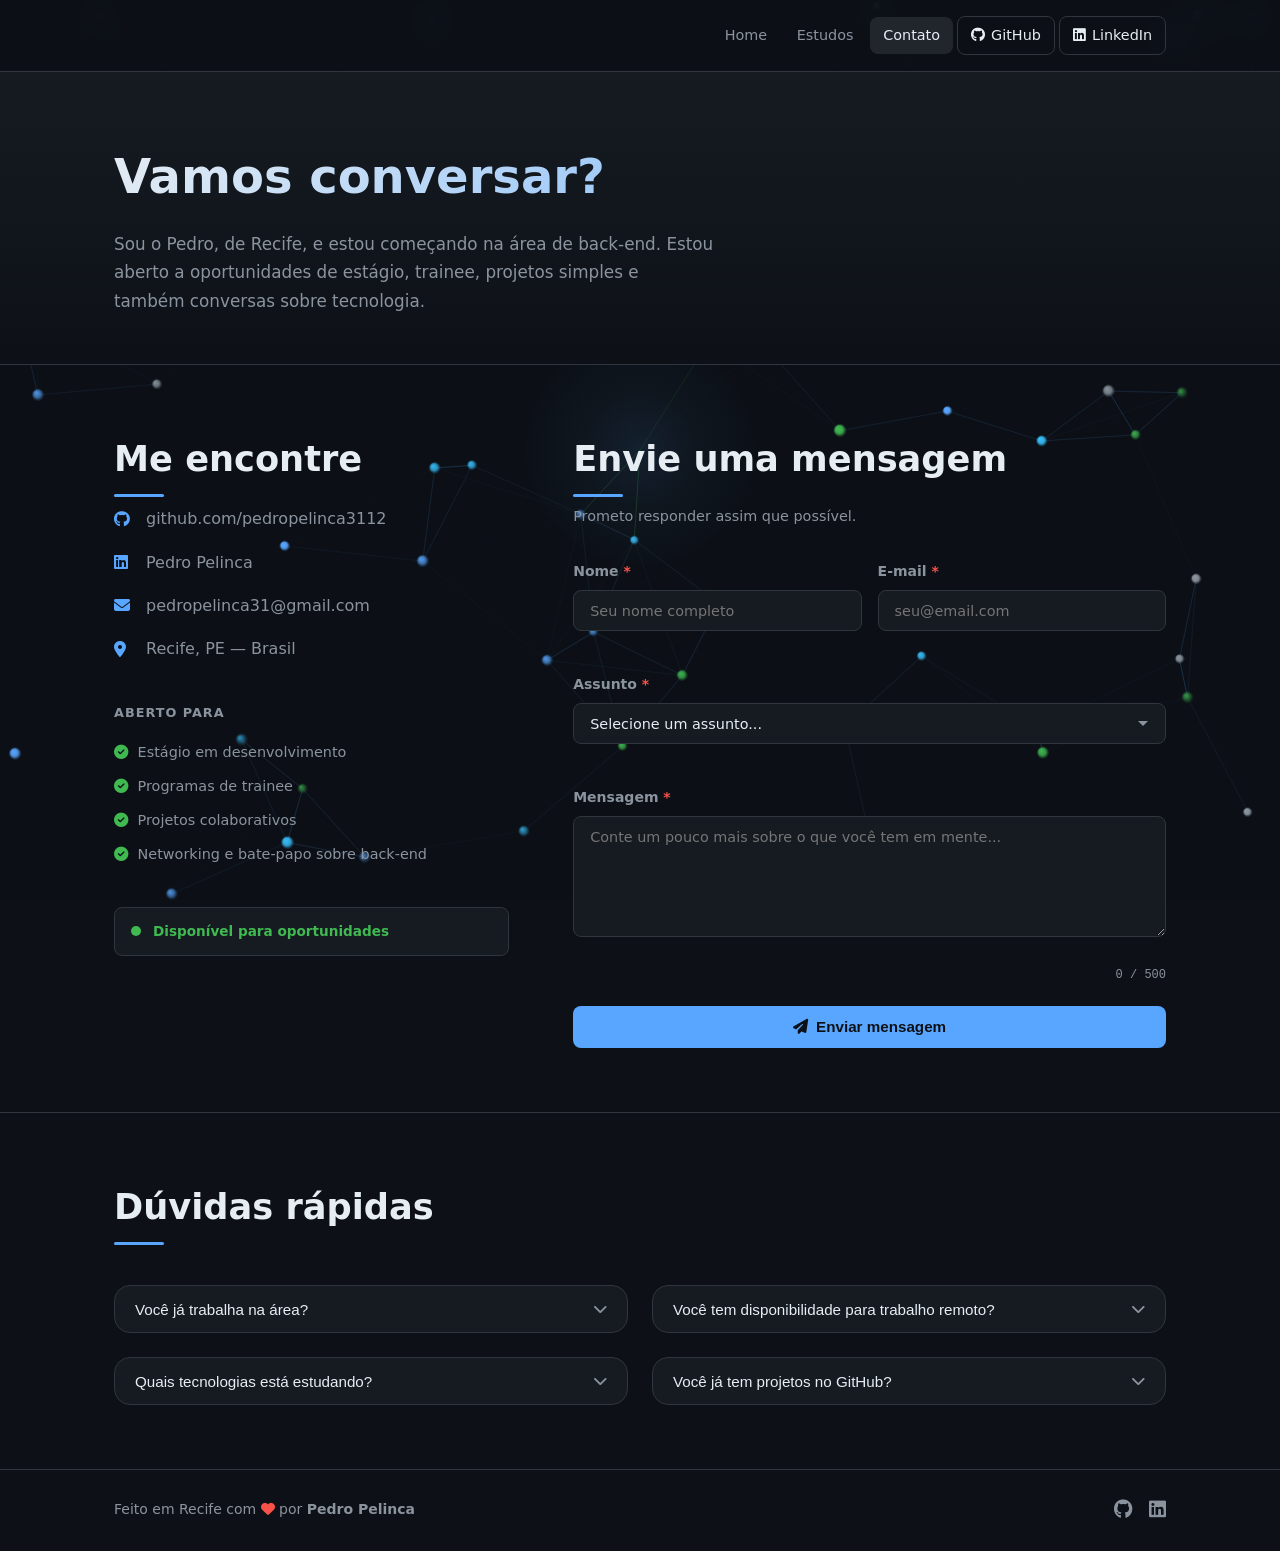
==== contact.html @ 2c492d15 "first Commit" ====
<!DOCTYPE html>
<html lang="pt-br">
<head>
  <meta charset="UTF-8" />
  <meta name="viewport" content="width=device-width, initial-scale=1.0" />
  <title>Contato | Pedro Pelinca</title>
  <link rel="stylesheet" href="css/style.css" />
  <link rel="stylesheet" href="https://cdnjs.cloudflare.com/ajax/libs/font-awesome/6.5.0/css/all.min.css" />
</head>
<body>

    <canvas id="bgCanvas"></canvas>

  <header class="header">
    <nav class="nav container">
      <a href="index.html" class="nav__logo"><PedroPelinca /></a>

      <button class="nav__toggle" id="navToggle" aria-label="Abrir menu">
        <i class="fa-solid fa-bars"></i>
      </button>

      <ul class="nav__list" id="navList">
        <li><a href="index.html" class="nav__link">Home</a></li>
        <li><a href="projects.html" class="nav__link">Estudos</a></li>
        <li><a href="contact.html" class="nav__link active">Contato</a></li>
        <li>
          <a href="https://github.com/pedropelinca3112" target="_blank" class="nav__link nav__link--icon">
            <i class="fa-brands fa-github"></i> GitHub
          </a>
        </li>
        <li>
          <a href="https://linkedin.com/in/pedro-pelinca-a230653b0" target="_blank" class="nav__link nav__link--icon">
            <i class="fa-brands fa-linkedin"></i> LinkedIn
          </a>
        </li>
      </ul>
    </nav>
  </header>

  <main>

    <section class="page-hero">
      <div class="container">
        <h1 class="page-hero__title">Vamos conversar?</h1>
        <p class="page-hero__desc">
          Sou o Pedro, de Recife, e estou começando na área de back-end.
          Estou aberto a oportunidades de estágio, trainee, projetos simples
          e também conversas sobre tecnologia.
        </p>
      </div>
    </section>

    <section class="contact-page">
      <div class="container contact-page__grid">

        <!-- SIDEBAR -->
        <aside class="contact-side">

          <div class="contact-side__block">
            <h2 class="section__title">Me encontre</h2>
            <ul class="contact__list">
              <li>
                <i class="fa-brands fa-github"></i>
                <a href="https://github.com/pedropelinca3112" target="_blank">github.com/pedropelinca3112</a>
              </li>
              <li>
                <i class="fa-brands fa-linkedin"></i>
                <a href="https://linkedin.com/in/pedro-pelinca-a230653b0" target="_blank">Pedro Pelinca</a>
              </li>
              <li>
                <i class="fa-solid fa-envelope"></i>
                <a href="mailto:pedropelinca31@gmail.com">pedropelinca31@gmail.com</a>
              </li>
              <li>
                <i class="fa-solid fa-location-dot"></i>
                <span>Recife, PE — Brasil</span>
              </li>
            </ul>
          </div>

          <div class="contact-side__block">
            <h3>Aberto para</h3>
            <ul class="open-for">
              <li><i class="fa-solid fa-circle-check"></i> Estágio em desenvolvimento</li>
              <li><i class="fa-solid fa-circle-check"></i> Programas de trainee</li>
              <li><i class="fa-solid fa-circle-check"></i> Projetos colaborativos</li>
              <li><i class="fa-solid fa-circle-check"></i> Networking e bate-papo sobre back-end</li>
            </ul>
          </div>

          <div class="contact-side__block availability">
            <div class="availability__dot"></div>
            <p>Disponível para oportunidades</p>
          </div>

        </aside>

        <!-- FORMULÁRIO COM FORMSUBMIT -->
        <div class="contact-form__wrapper">
          <h2 class="section__title">Envie uma mensagem</h2>
          <p class="contact-form__subtitle">Prometo responder assim que possível.</p>

          <!--
            FormSubmit.co — sem backend necessário.
            Primeiro envio vai pedir confirmação no e-mail do Pedro.
            Depois disso funciona normalmente.
          -->
          <form
            class="contact__form contact__form--full"
            id="contactForm"
            action="https://formsubmit.co/teste@gmail.com"
            method="POST"
            novalidate
          >
            <!-- Configurações do FormSubmit -->
            <input type="hidden" name="_subject"  value="Nova mensagem do portfólio — Pedro Pelinca" />
            <input type="hidden" name="_captcha"  value="false" />
            <input type="hidden" name="_template" value="table" />
            <input type="hidden" name="_next"     value="obrigado.html" />
            <!-- Honeypot anti-spam -->
            <input type="text"   name="_honey"    style="display:none" />

            <div class="form__row">
              <div class="form__group">
                <label for="name">Nome <span class="required">*</span></label>
                <input type="text" id="name" name="name" placeholder="Seu nome completo" required />
                <span class="form__error" id="nameError"></span>
              </div>
              <div class="form__group">
                <label for="email">E-mail <span class="required">*</span></label>
                <input type="email" id="email" name="email" placeholder="seu@email.com" required />
                <span class="form__error" id="emailError"></span>
              </div>
            </div>

            <div class="form__group">
              <label for="subject">Assunto <span class="required">*</span></label>
              <select id="subject" name="assunto" required>
                <option value="">Selecione um assunto...</option>
                <option value="Proposta de estágio">Proposta de estágio</option>
                <option value="Programa trainee">Programa trainee</option>
                <option value="Projeto colaborativo">Projeto colaborativo</option>
                <option value="Networking / mentoria">Networking / mentoria</option>
                <option value="Outro">Outro</option>
              </select>
              <span class="form__error" id="subjectError"></span>
            </div>

            <div class="form__group">
              <label for="message">Mensagem <span class="required">*</span></label>
              <textarea
                id="message"
                name="message"
                rows="6"
                placeholder="Conte um pouco mais sobre o que você tem em mente..."
                required
              ></textarea>
              <span class="form__error" id="messageError"></span>
              <span class="char__counter" id="charCounter">0 / 500</span>
            </div>

            <button type="submit" class="btn btn--primary btn--full" id="submitBtn">
              <i class="fa-solid fa-paper-plane"></i>
              <span>Enviar mensagem</span>
            </button>

          </form>
        </div>

      </div>
    </section>

    <!-- FAQ -->
    <section class="faq">
      <div class="container">
        <h2 class="section__title">Dúvidas rápidas</h2>

        <div class="faq__grid">

          <div class="faq__item">
            <button class="faq__question" aria-expanded="false">
              <span>Você já trabalha na área?</span>
              <i class="fa-solid fa-chevron-down"></i>
            </button>
            <div class="faq__answer">
              <p>Ainda não. Estou começando e busco minha primeira oportunidade como estagiário ou júnior.</p>
            </div>
          </div>

          <div class="faq__item">
            <button class="faq__question" aria-expanded="false">
              <span>Você tem disponibilidade para trabalho remoto?</span>
              <i class="fa-solid fa-chevron-down"></i>
            </button>
            <div class="faq__answer">
              <p>Sim, tenho disponibilidade para remoto e também para oportunidades presenciais em Recife e região.</p>
            </div>
          </div>

          <div class="faq__item">
            <button class="faq__question" aria-expanded="false">
              <span>Quais tecnologias está estudando?</span>
              <i class="fa-solid fa-chevron-down"></i>
            </button>
            <div class="faq__answer">
              <p>No momento estou focando em lógica de programação, fundamentos de back-end, Node.js e SQL.</p>
            </div>
          </div>

          <div class="faq__item">
            <button class="faq__question" aria-expanded="false">
              <span>Você já tem projetos no GitHub?</span>
              <i class="fa-solid fa-chevron-down"></i>
            </button>
            <div class="faq__answer">
              <p>
                Ainda não tenho projetos grandes, mas pretendo começar a publicar exercícios e
                primeiros CRUDs em
                <a href="https://github.com/pedropelinca3112" target="_blank">github.com/pedropelinca3112</a>.
              </p>
            </div>
          </div>

        </div>
      </div>
    </section>

  </main>

  <footer class="footer">
    <div class="container footer__inner">
      <p>Feito em Recife com <i class="fa-solid fa-heart"></i> por <strong>Pedro Pelinca</strong></p>
      <div class="footer__links">
        <a href="https://github.com/pedropelinca3112" target="_blank"><i class="fa-brands fa-github"></i></a>
        <a href="https://linkedin.com/in/pedro-pelinca-a230653b0" target="_blank"><i class="fa-brands fa-linkedin"></i></a>
      </div>
    </div>
  </footer>

  <script src="js/main.js"></script>
  <script src="js/contact.js"></script>
  <script src="js/particles.js"></script>
</body>
</html>
---- css/style.css ----
/* ==========================================
   RESET & VARIÁVEIS
   ========================================== */
*, *::before, *::after {
  margin: 0;
  padding: 0;
  box-sizing: border-box;
}

:root {
  --color-bg:           #0d1117;
  --color-bg-2:         #161b22;
  --color-bg-3:         #21262d;
  --color-accent:       #58a6ff;
  --color-accent-2:     #3fb950;
  --color-accent-warn:  #e3b341;
  --color-text:         #e6edf3;
  --color-text-muted:   #8b949e;
  --color-border:       #30363d;
  --color-card:         #161b22;
  --color-featured:     #1c2333;
  --color-error:        #f85149;

  --font-main: 'Segoe UI', system-ui, sans-serif;
  --font-mono: 'Courier New', Courier, monospace;

  --radius:    8px;
  --radius-lg: 16px;
  --shadow:    0 4px 24px rgba(0,0,0,0.45);
  --transition: 0.25s ease;
  --max-width: 1100px;
}

html { scroll-behavior: smooth; }

body {
  font-family: var(--font-main);
  background-color: var(--color-bg);
  color: var(--color-text);
  line-height: 1.7;
}

a { color: inherit; text-decoration: none; }
img { max-width: 100%; display: block; }
ul { list-style: none; }

/* ==========================================
   UTILITÁRIOS
   ========================================== */
.container {
  max-width: var(--max-width);
  margin: 0 auto;
  padding: 0 1.5rem;
}

.section__title {
  font-size: clamp(1.6rem, 3vw, 2.2rem);
  font-weight: 700;
  margin-bottom: 0.5rem;
  display: inline-block;
}

.section__title::after {
  content: '';
  display: block;
  width: 50px;
  height: 3px;
  background: var(--color-accent);
  border-radius: 2px;
  margin-top: 6px;
}

.section__subtitle {
  color: var(--color-text-muted);
  margin-bottom: 2.5rem;
  margin-top: 0.5rem;
}

/* Botões */
.btn {
  display: inline-flex;
  align-items: center;
  gap: 0.5rem;
  padding: 0.65rem 1.4rem;
  border-radius: var(--radius);
  font-weight: 600;
  font-size: 0.95rem;
  cursor: pointer;
  border: 2px solid transparent;
  transition: var(--transition);
}

.btn--primary {
  background: var(--color-accent);
  color: #0d1117;
}
.btn--primary:hover { background: #79b8ff; }

.btn--outline {
  border-color: var(--color-accent);
  color: var(--color-accent);
  background: transparent;
}
.btn--outline:hover {
  background: var(--color-accent);
  color: #0d1117;
}

.btn--full { width: 100%; justify-content: center; }
.btn:disabled { opacity: 0.6; cursor: not-allowed; }

/* Badges */
.badge {
  display: inline-block;
  padding: 0.25rem 0.75rem;
  border-radius: 999px;
  background: var(--color-bg-3);
  border: 1px solid var(--color-border);
  font-size: 0.8rem;
  font-family: var(--font-mono);
  color: var(--color-accent);
}

/* ==========================================
   HEADER & NAV
   ========================================== */
.header {
  position: sticky;
  top: 0;
  z-index: 100;
  background: rgba(13, 17, 23, 0.88);
  backdrop-filter: blur(12px);
  border-bottom: 1px solid var(--color-border);
}

.nav {
  display: flex;
  align-items: center;
  justify-content: space-between;
  padding-top: 1rem;
  padding-bottom: 1rem;
}

.nav__logo {
  font-family: var(--font-mono);
  font-size: 1.1rem;
  font-weight: 700;
  color: var(--color-accent);
}

.nav__list {
  display: flex;
  align-items: center;
  gap: 0.25rem;
}

.nav__link {
  padding: 0.4rem 0.8rem;
  border-radius: var(--radius);
  font-size: 0.9rem;
  color: var(--color-text-muted);
  transition: var(--transition);
  display: flex;
  align-items: center;
  gap: 0.4rem;
}

.nav__link:hover,
.nav__link.active {
  color: var(--color-text);
  background: var(--color-bg-3);
}

.nav__link--icon {
  border: 1px solid var(--color-border);
  color: var(--color-text);
}

.nav__toggle {
  display: none;
  background: none;
  border: none;
  color: var(--color-text);
  font-size: 1.3rem;
  cursor: pointer;
}

/* ==========================================
   HERO
   ========================================== */
.hero {
  padding: 5rem 0 4rem;
  border-bottom: 1px solid var(--color-border);
}

.hero__grid {
  display: grid;
  grid-template-columns: 1fr 1fr;
  gap: 3rem;
  align-items: center;
}

.hero__tag {
  font-size: 0.95rem;
  color: var(--color-text-muted);
  margin-bottom: 0.5rem;
  display: block;
}

.hero__title {
  font-size: clamp(2.2rem, 5vw, 3.5rem);
  font-weight: 800;
  line-height: 1.1;
  background: linear-gradient(135deg, var(--color-text) 0%, var(--color-accent) 100%);
  -webkit-background-clip: text;
  -webkit-text-fill-color: transparent;
  background-clip: text;
}

.hero__subtitle {
  font-size: clamp(1rem, 2vw, 1.4rem);
  color: var(--color-accent-2);
  font-weight: 500;
  margin: 0.5rem 0 1.2rem;
  font-family: var(--font-mono);
}

.hero__description {
  color: var(--color-text-muted);
  max-width: 480px;
  margin-bottom: 1.5rem;
}

.hero__badges {
  display: flex;
  flex-wrap: wrap;
  gap: 0.5rem;
  margin-bottom: 2rem;
}

.hero__actions {
  display: flex;
  gap: 1rem;
  margin-bottom: 2rem;
  flex-wrap: wrap;
}

.hero__socials { display: flex; gap: 1rem; }

.hero__socials a {
  font-size: 1.5rem;
  color: var(--color-text-muted);
  transition: var(--transition);
}
.hero__socials a:hover { color: var(--color-accent); }

/* Avatar */
.hero__avatar {
  display: flex;
  flex-direction: column;
  align-items: center;
  gap: 1.5rem;
}

.avatar__ring {
  width: 160px;
  height: 160px;
  border-radius: 50%;
  padding: 4px; /* Espaçamento entre o anel e a imagem */
  background: linear-gradient(135deg, var(--color-accent), var(--color-accent-2));
  display: flex; /* Para centralizar a imagem */
  align-items: center;
  justify-content: center;
  overflow: hidden; /* Garante que a imagem não vaze do círculo */
}

.avatar__img {
  width: 100%;
  height: 100%;
  border-radius: 50%;
  object-fit: cover; /* Garante que a imagem preencha o círculo sem distorcer */
  border: 4px solid var(--color-bg-3); /* Borda interna para separar da borda colorida */
}

/* Terminal */
.terminal {
  width: 100%;
  max-width: 360px;
  border-radius: var(--radius-lg);
  overflow: hidden;
  background: #010409;
  border: 1px solid var(--color-border);
  box-shadow: var(--shadow);
  font-family: var(--font-mono);
  font-size: 0.85rem;
}

.terminal__bar {
  background: var(--color-bg-3);
  padding: 0.6rem 1rem;
  display: flex;
  align-items: center;
  gap: 0.5rem;
}

.dot { width: 12px; height: 12px; border-radius: 50%; }
.dot--red    { background: #ff5f57; }
.dot--yellow { background: #febc2e; }
.dot--green  { background: #28c840; }

.terminal__title {
  margin-left: auto;
  color: var(--color-text-muted);
  font-size: 0.75rem;
}

.terminal__body {
  padding: 1rem 1.2rem;
  display: flex;
  flex-direction: column;
  gap: 0.3rem;
}

.t-green  { color: #3fb950; }
.t-white  { color: #e6edf3; }
.t-gray   { color: #8b949e; }
.t-yellow { color: #e3b341; }

.cursor {
  color: var(--color-accent);
  animation: blink 1s step-end infinite;
}

@keyframes blink { 50% { opacity: 0; } }

/* ==========================================
   SOBRE
   ========================================== */
.about {
  padding: 5rem 0;
  border-bottom: 1px solid var(--color-border);
}

.about__grid {
  display: grid;
  grid-template-columns: 1fr 1fr;
  gap: 3rem;
  align-items: start;
  margin-top: 2rem;
}

.about__text p {
  color: var(--color-text-muted);
  margin-bottom: 1rem;
}

.about__stats {
  display: grid;
  grid-template-columns: 1fr 1fr;
  gap: 1rem;
}

.stat__card {
  background: var(--color-card);
  border: 1px solid var(--color-border);
  border-radius: var(--radius-lg);
  padding: 1.5rem;
  text-align: center;
  transition: var(--transition);
}

.stat__card:hover {
  border-color: var(--color-accent);
  transform: translateY(-3px);
}

.stat__number {
  display: block;
  font-size: 2.5rem;
  font-weight: 800;
  color: var(--color-accent);
  font-family: var(--font-mono);
}

.stat__number::after { content: '+'; }

.stat__label {
  font-size: 0.8rem;
  color: var(--color-text-muted);
  margin-top: 0.25rem;
  display: block;
}

/* ==========================================
   FEATURED (INDEX)
   ========================================== */
.featured {
  padding: 5rem 0;
  border-bottom: 1px solid var(--color-border);
}

.projects__grid {
  display: grid;
  grid-template-columns: repeat(3, 1fr);
  gap: 1.5rem;
}

.project__card {
  background: var(--color-card);
  border: 1px solid var(--color-border);
  border-radius: var(--radius-lg);
  padding: 1.5rem;
  display: flex;
  flex-direction: column;
  gap: 0.75rem;
  transition: var(--transition);
}

.project__card:hover {
  border-color: var(--color-accent);
  transform: translateY(-4px);
  box-shadow: 0 8px 30px rgba(88,166,255,0.1);
}

.project__card--featured {
  border-color: var(--color-accent);
  background: var(--color-featured);
}

.project__header {
  display: flex;
  justify-content: space-between;
  align-items: flex-start;
}

.project__header > i {
  font-size: 1.8rem;
  color: var(--color-accent);
}

.project__title { font-size: 1.05rem; font-weight: 700; }

.project__desc {
  font-size: 0.875rem;
  color: var(--color-text-muted);
  flex: 1;
}

.project__tech {
  display: flex;
  flex-wrap: wrap;
  gap: 0.5rem;
  margin-top: auto;
}

.project__tech span {
  font-size: 0.75rem;
  font-family: var(--font-mono);
  color: var(--color-accent-2);
}

.project__tech span:not(:last-child)::after {
  content: ' ·';
  color: var(--color-text-muted);
}

.featured__cta {
  text-align: center;
  margin-top: 2.5rem;
}

/* ==========================================
   PAGE HERO (subpáginas)
   ========================================== */
.page-hero {
  padding: 4rem 0 3rem;
  border-bottom: 1px solid var(--color-border);
  background: linear-gradient(180deg, var(--color-bg-2) 0%, var(--color-bg) 100%);
}

.page-hero__title {
  font-size: clamp(2rem, 4vw, 3rem);
  font-weight: 800;
  background: linear-gradient(135deg, var(--color-text), var(--color-accent));
  -webkit-background-clip: text;
  -webkit-text-fill-color: transparent;
  background-clip: text;
  margin-bottom: 0.75rem;
}

.page-hero__desc {
  color: var(--color-text-muted);
  max-width: 600px;
  font-size: 1.05rem;
}

/* ==========================================
   ROADMAP
   ========================================== */
.roadmap {
  padding: 5rem 0;
  border-bottom: 1px solid var(--color-border);
}

.roadmap__list {
  display: flex;
  flex-direction: column;
  position: relative;
  margin-top: 2rem;
}

.roadmap__list::before {
  content: '';
  position: absolute;
  left: 24px;
  top: 0;
  bottom: 0;
  width: 2px;
  background: var(--color-border);
}

.roadmap__item {
  display: grid;
  grid-template-columns: 50px 1fr;
  gap: 1.5rem;
  align-items: start;
  padding: 1.5rem 0;
  border-bottom: 1px solid var(--color-border);
}

.roadmap__item:last-child { border-bottom: none; }

.roadmap__icon {
  width: 50px;
  height: 50px;
  border-radius: 50%;
  display: flex;
  align-items: center;
  justify-content: center;
  font-size: 1rem;
  position: relative;
  z-index: 1;
  flex-shrink: 0;
}

.roadmap__item--done .roadmap__icon {
  background: var(--color-accent-2);
  color: #0d1117;
}

.roadmap__item--progress .roadmap__icon {
  background: var(--color-accent);
  color: #0d1117;
  animation: pulse 2s ease-in-out infinite;
}

.roadmap__item--planned .roadmap__icon {
  background: var(--color-bg-3);
  color: var(--color-text-muted);
  border: 2px solid var(--color-border);
}

@keyframes pulse {
  0%, 100% { box-shadow: 0 0 0 0 rgba(88,166,255,0.4); }
  50%       { box-shadow: 0 0 0 8px rgba(88,166,255,0); }
}

.roadmap__content h3 {
  font-size: 1.1rem;
  font-weight: 700;
  margin: 0.25rem 0 0.5rem;
}

.roadmap__content p {
  color: var(--color-text-muted);
  font-size: 0.9rem;
  margin-bottom: 0.75rem;
}

.roadmap__tags {
  display: flex;
  flex-wrap: wrap;
  gap: 0.5rem;
  margin-bottom: 0.75rem;
}

.roadmap__status {
  font-size: 0.75rem;
  font-weight: 700;
  font-family: var(--font-mono);
  text-transform: uppercase;
  letter-spacing: 0.5px;
}

.roadmap__status--done     { color: var(--color-accent-2); }
.roadmap__status--progress { color: var(--color-accent); }
.roadmap__status--planned  { color: var(--color-text-muted); }

.progress__bar {
  height: 6px;
  background: var(--color-bg-3);
  border-radius: 999px;
  overflow: hidden;
  margin-bottom: 0.25rem;
  max-width: 300px;
}

.progress__fill {
  height: 100%;
  background: linear-gradient(90deg, var(--color-accent), var(--color-accent-2));
  border-radius: 999px;
  transition: width 1s ease;
}

.progress__label {
  font-size: 0.75rem;
  color: var(--color-text-muted);
  font-family: var(--font-mono);
}

/* ==========================================
   IDEIAS
   ========================================== */
.ideas {
  padding: 5rem 0;
  border-bottom: 1px solid var(--color-border);
}

.ideas__grid {
  display: grid;
  grid-template-columns: repeat(3, 1fr);
  gap: 1.5rem;
}

.idea__card {
  background: var(--color-card);
  border: 1px solid var(--color-border);
  border-radius: var(--radius-lg);
  padding: 1.75rem;
  display: flex;
  flex-direction: column;
  gap: 0.75rem;
  position: relative;
  transition: var(--transition);
}

.idea__card:hover {
  border-color: var(--color-accent);
  transform: translateY(-4px);
  box-shadow: 0 8px 30px rgba(88,166,255,0.1);
}

.idea__badge {
  position: absolute;
  top: -12px;
  left: 1.25rem;
  background: var(--color-accent);
  color: #0d1117;
  font-size: 0.7rem;
  font-weight: 700;
  padding: 0.2rem 0.65rem;
  border-radius: 999px;
  text-transform: uppercase;
  letter-spacing: 0.5px;
}

.idea__badge--planned {
  background: var(--color-bg-3);
  color: var(--color-text-muted);
  border: 1px solid var(--color-border);
}

.idea__icon {
  font-size: 1.8rem;
  color: var(--color-accent);
  margin-top: 0.5rem;
}

.idea__card h3 { font-size: 1.1rem; font-weight: 700; }

.idea__card p {
  color: var(--color-text-muted);
  font-size: 0.875rem;
}

.idea__features {
  display: flex;
  flex-direction: column;
  gap: 0.4rem;
}

.idea__features li {
  display: flex;
  align-items: center;
  gap: 0.5rem;
  font-size: 0.85rem;
  color: var(--color-text-muted);
}

.idea__features li .fa-circle-check { color: var(--color-accent-2); }
.idea__features li .fa-circle       { color: var(--color-border); }

.idea__tech {
  display: flex;
  flex-wrap: wrap;
  gap: 0.5rem;
  margin-top: auto;
}

/* ==========================================
   GITHUB CTA
   ========================================== */
.github-cta { padding: 4rem 0; }

.github-cta__inner {
  background: var(--color-bg-2);
  border: 1px solid var(--color-border);
  border-radius: var(--radius-lg);
  padding: 2.5rem;
  display: flex;
  align-items: center;
  justify-content: space-between;
  gap: 2rem;
}

.github-cta__inner h2 {
  font-size: 1.5rem;
  font-weight: 700;
  margin-bottom: 0.4rem;
}

.github-cta__inner p { color: var(--color-text-muted); }

/* ==========================================
   CONTACT PAGE
   ========================================== */
.contact-page {
  padding: 4rem 0;
  border-bottom: 1px solid var(--color-border);
}

.contact-page__grid {
  display: grid;
  grid-template-columns: 1fr 1.5fr;
  gap: 4rem;
  align-items: start;
}

.contact-side {
  display: flex;
  flex-direction: column;
  gap: 2.5rem;
}

.contact-side__block h3 {
  font-size: 0.8rem;
  font-weight: 700;
  margin-bottom: 1rem;
  color: var(--color-text-muted);
  text-transform: uppercase;
  letter-spacing: 1px;
}

.contact__list {
  display: flex;
  flex-direction: column;
  gap: 1rem;
}

.contact__list li {
  display: flex;
  align-items: center;
  gap: 0.75rem;
  color: var(--color-text-muted);
}

.contact__list li i {
  color: var(--color-accent);
  width: 20px;
  flex-shrink: 0;
}

.contact__list li a { transition: var(--transition); }
.contact__list li a:hover { color: var(--color-accent); }

.open-for {
  display: flex;
  flex-direction: column;
  gap: 0.6rem;
}

.open-for li {
  display: flex;
  align-items: center;
  gap: 0.6rem;
  font-size: 0.9rem;
  color: var(--color-text-muted);
}

.open-for li i { color: var(--color-accent-2); }

.availability {
  display: flex;
  align-items: center;
  gap: 0.75rem;
  background: var(--color-bg-2);
  border: 1px solid var(--color-border);
  border-radius: var(--radius);
  padding: 0.75rem 1rem;
}

.availability__dot {
  width: 10px;
  height: 10px;
  border-radius: 50%;
  background: var(--color-accent-2);
  flex-shrink: 0;
  animation: pulse-green 2s ease-in-out infinite;
}

@keyframes pulse-green {
  0%, 100% { box-shadow: 0 0 0 0 rgba(63,185,80,0.4); }
  50%       { box-shadow: 0 0 0 6px rgba(63,185,80,0); }
}

.availability p {
  font-size: 0.85rem;
  color: var(--color-accent-2);
  font-weight: 600;
}

/* Formulário */
.contact-form__wrapper .section__title { margin-bottom: 0.4rem; }

.contact-form__subtitle {
  color: var(--color-text-muted);
  margin-bottom: 2rem;
  font-size: 0.9rem;
}

.contact__form--full {
  display: flex;
  flex-direction: column;
  gap: 1.25rem;
}

.form__row {
  display: grid;
  grid-template-columns: 1fr 1fr;
  gap: 1rem;
}

.form__group {
  display: flex;
  flex-direction: column;
  gap: 0.4rem;
  position: relative;
}

.form__group label {
  font-size: 0.875rem;
  font-weight: 600;
  color: var(--color-text-muted);
}

.required { color: var(--color-error); }

.form__group input,
.form__group textarea,
.form__group select {
  background: var(--color-bg-2);
  border: 1px solid var(--color-border);
  border-radius: var(--radius);
  padding: 0.7rem 1rem;
  color: var(--color-text);
  font-family: var(--font-main);
  font-size: 0.9rem;
  transition: var(--transition);
  resize: vertical;
}

.form__group select {
  cursor: pointer;
  appearance: none;
  background-image: url("data:image/svg+xml,%3Csvg xmlns='http://www.w3.org/2000/svg' width='12' height='12' viewBox='0 0 12 12'%3E%3Cpath fill='%238b949e' d='M6 8L1 3h10z'/%3E%3C/svg%3E");
  background-repeat: no-repeat;
  background-position: right 1rem center;
}

.form__group select option {
  background: var(--color-bg-2);
}

.form__group input:focus,
.form__group textarea:focus,
.form__group select:focus {
  outline: none;
  border-color: var(--color-accent);
  box-shadow: 0 0 0 3px rgba(88,166,255,0.15);
}

.form__group input.error,
.form__group textarea.error,
.form__group select.error {
  border-color: var(--color-error);
}

.form__error {
  font-size: 0.78rem;
  color: var(--color-error);
  min-height: 1rem;
}

.char__counter {
  font-size: 0.75rem;
  color: var(--color-text-muted);
  text-align: right;
  font-family: var(--font-mono);
}

.char__counter.warn { color: var(--color-accent-warn); }
.char__counter.over { color: var(--color-error); }

/* ==========================================
   FAQ
   ========================================== */
.faq {
  padding: 4rem 0;
}

.faq__grid {
  display: grid;
  grid-template-columns: repeat(2, 1fr);
  gap: 1.5rem;
  margin-top: 2rem;
}

.faq__item {
  background: var(--color-card);
  border: 1px solid var(--color-border);
  border-radius: var(--radius-lg);
  overflow: hidden;
}

.faq__question {
  width: 100%;
  background: none;
  border: none;
  color: var(--color-text);
  padding: 0.9rem 1.25rem;
  display: flex;
  align-items: center;
  justify-content: space-between;
  cursor: pointer;
  font-size: 0.95rem;
}

.faq__question span {
  text-align: left;
}

.faq__question i {
  font-size: 0.9rem;
  color: var(--color-text-muted);
  transition: transform var(--transition);
}

.faq__answer {
  max-height: 0;
  overflow: hidden;
  padding: 0 1.25rem;
  color: var(--color-text-muted);
  font-size: 0.85rem;
  transition: max-height 0.25s ease, padding 0.25s ease;
}

.faq__answer p {
  padding-bottom: 0.9rem;
}

.faq__item.open .faq__answer {
  max-height: 200px;
  padding-top: 0;
}

.faq__item.open .faq__question i {
  transform: rotate(180deg);
}

/* ==========================================
   THANK YOU PAGE
   ========================================== */
.thankyou {
  padding: 5rem 0;
}

.thankyou__inner {
  max-width: 500px;
  margin: 0 auto;
  text-align: center;
}

.thankyou__icon {
  width: 72px;
  height: 72px;
  border-radius: 50%;
  margin: 0 auto 1.5rem;
  background: rgba(63,185,80,0.15);
  display: flex;
  align-items: center;
  justify-content: center;
}

.thankyou__icon i {
  font-size: 2rem;
  color: var(--color-accent-2);
}

.thankyou__inner h1 {
  font-size: 1.8rem;
  margin-bottom: 0.75rem;
}

.thankyou__inner p {
  color: var(--color-text-muted);
  margin-bottom: 2rem;
}

/* ==========================================
   FOOTER
   ========================================== */
.footer {
  border-top: 1px solid var(--color-border);
  padding: 1.5rem 0;
}

.footer__inner {
  display: flex;
  align-items: center;
  justify-content: space-between;
}

.footer p {
  font-size: 0.875rem;
  color: var(--color-text-muted);
}

.footer p i { color: #f85149; }

.footer__links {
  display: flex;
  gap: 1rem;
}

.footer__links a {
  font-size: 1.2rem;
  color: var(--color-text-muted);
  transition: var(--transition);
}

.footer__links a:hover { color: var(--color-accent); }

/* ==========================================
   CANVAS BACKGROUND
   ========================================== */
#bgCanvas {
  position: fixed;
  top: 0;
  left: 0;
  width: 100%;
  height: 100%;
  z-index: -1;
  display: block;
  pointer-events: none;
}

/* Garante que tudo fica sobre o canvas */
.header,
main,
.footer {
  position: relative;
  z-index: 1;
}

/* Fundo base do body (o canvas fica por cima) */
body {
  background-color: #0d1117;
}

/* ==========================================
   RESPONSIVO
   ========================================== */
@media (max-width: 900px) {
  .hero__grid,
  .about__grid {
    grid-template-columns: 1fr;
  }

  .hero__avatar { order: -1; }
  .hero__description { max-width: 100%; }

  .projects__grid,
  .ideas__grid,
  .faq__grid {
    grid-template-columns: 1fr 1fr;
  }

  .contact-page__grid {
    grid-template-columns: 1fr;
  }

  .github-cta__inner {
    flex-direction: column;
    align-items: flex-start;
  }
}

@media (max-width: 600px) {
  .nav__list {
    display: none;
    flex-direction: column;
    position: absolute;
    top: 64px;
    left: 0;
    right: 0;
    background: var(--color-bg-2);
    border-bottom: 1px solid var(--color-border);
    padding: 1rem;
    gap: 0.25rem;
  }

  .nav__list.open { display: flex; }
  .nav__toggle { display: block; }

  .projects__grid,
  .ideas__grid,
  .faq__grid {
    grid-template-columns: 1fr;
  }

  .about__stats { grid-template-columns: 1fr 1fr; }

  .footer__inner {
    flex-direction: column;
    gap: 1rem;
    text-align: center;
  }

  .form__row {
    grid-template-columns: 1fr;
  }


}
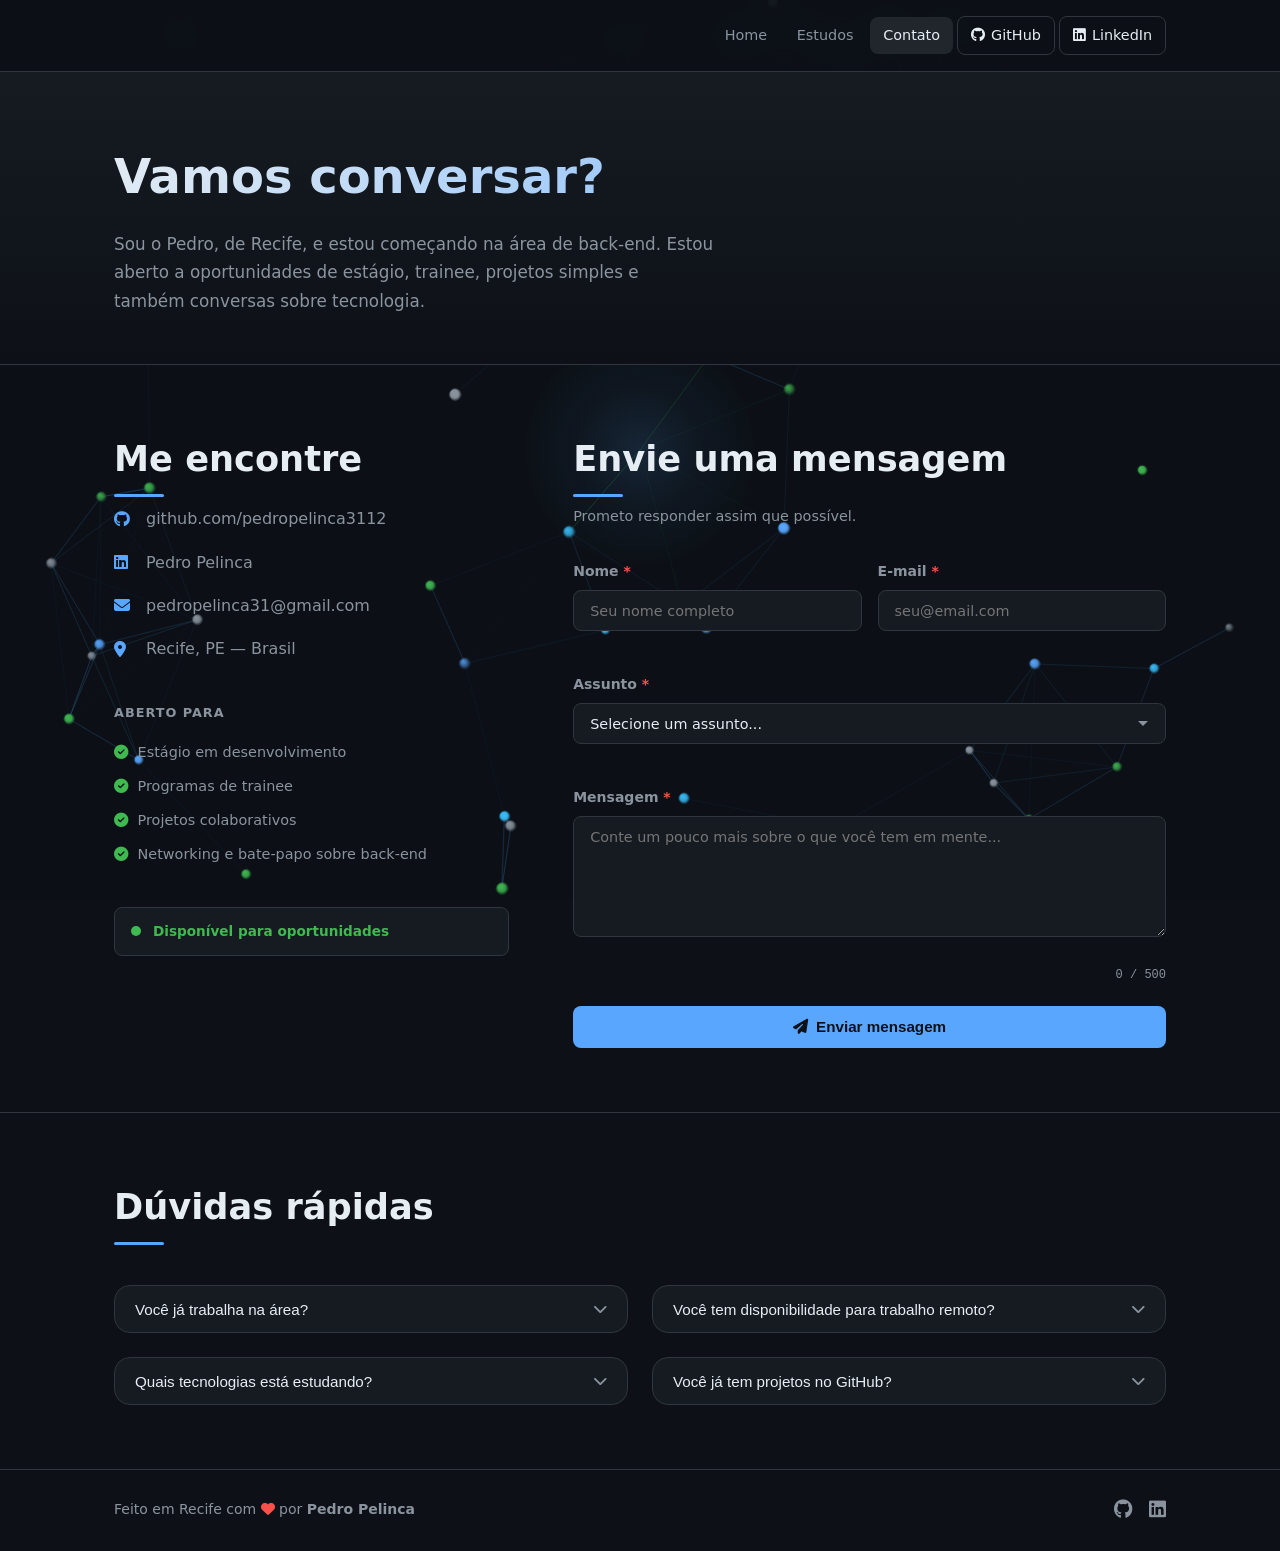
==== commit 33f67451: "Update contact.html" ====
--- a/contact.html
+++ b/contact.html
@@ -108,7 +108,7 @@
           <form
             class="contact__form contact__form--full"
             id="contactForm"
-            action="https://formsubmit.co/teste@gmail.com"
+            action="https://formsubmit.co/pedropelinca31@gmail.com"
             method="POST"
             novalidate
           >
@@ -241,4 +241,4 @@
   <script src="js/contact.js"></script>
   <script src="js/particles.js"></script>
 </body>
-</html>+</html>
